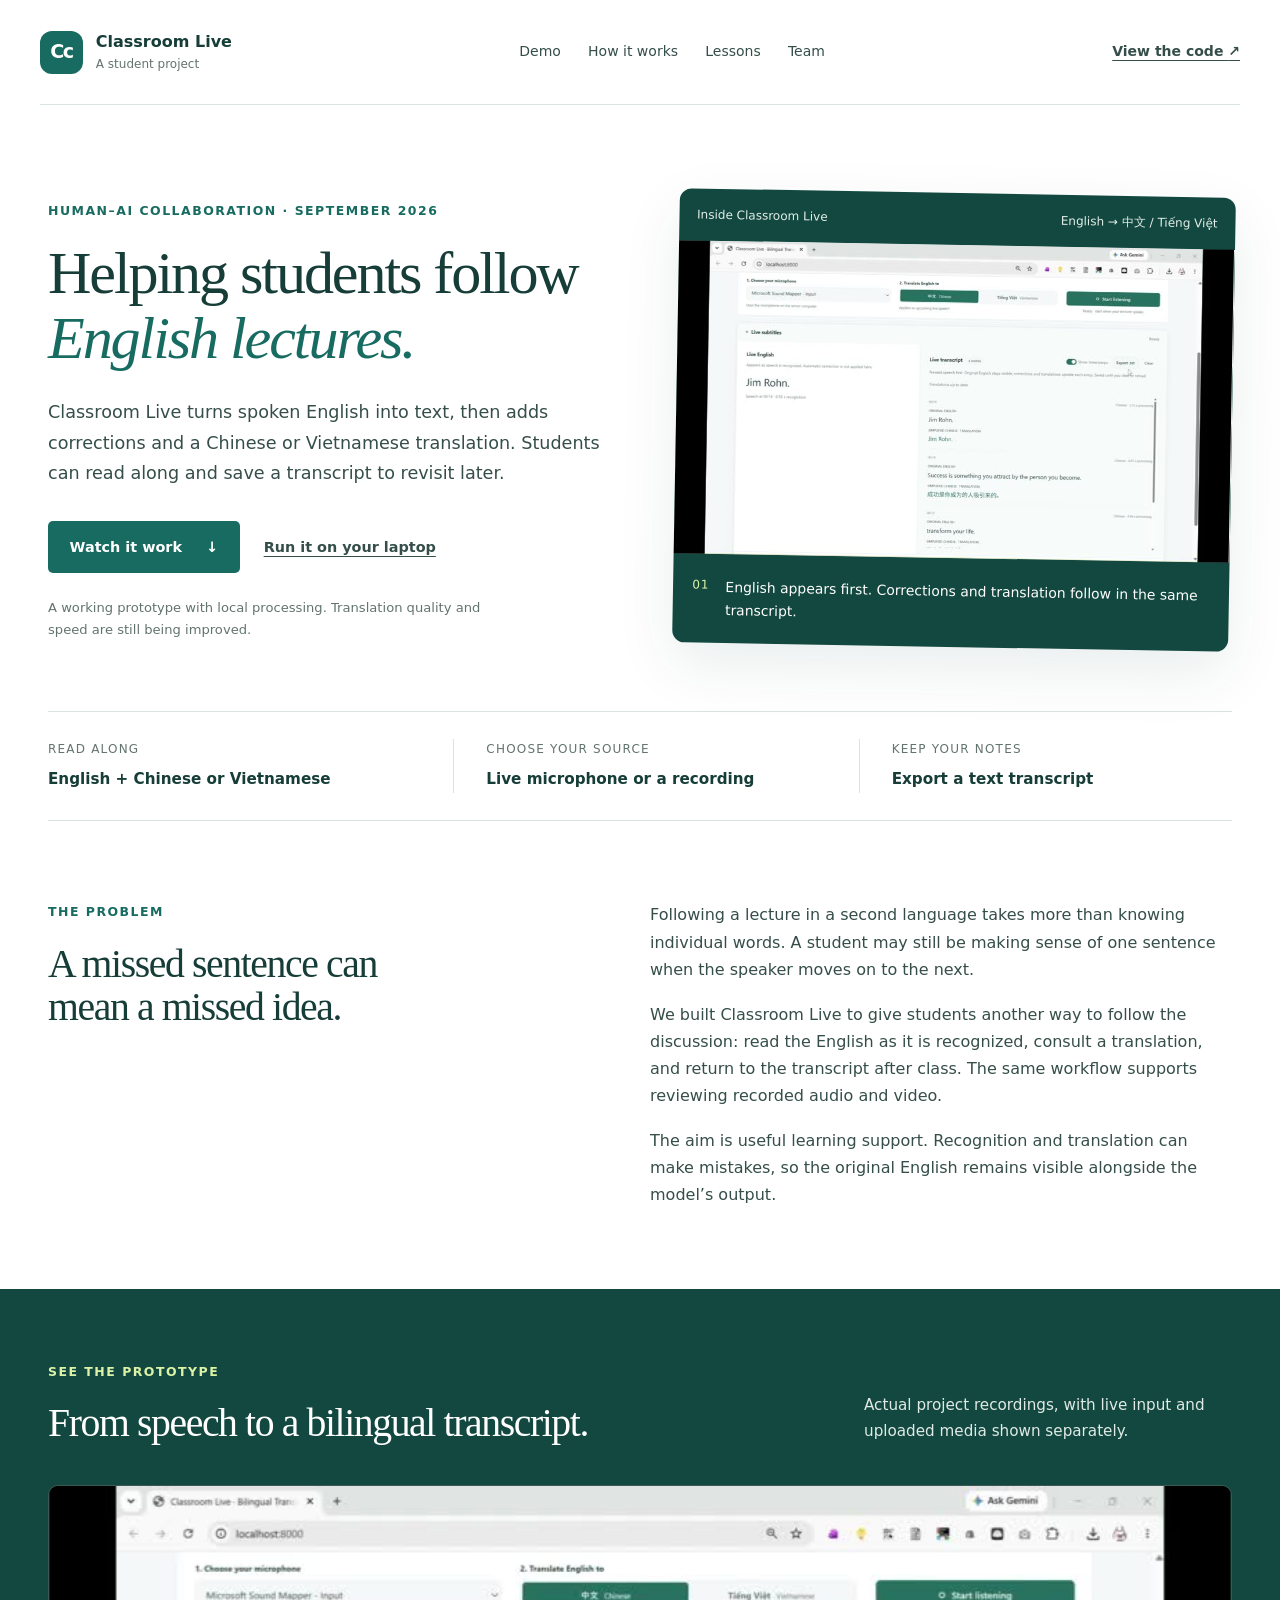
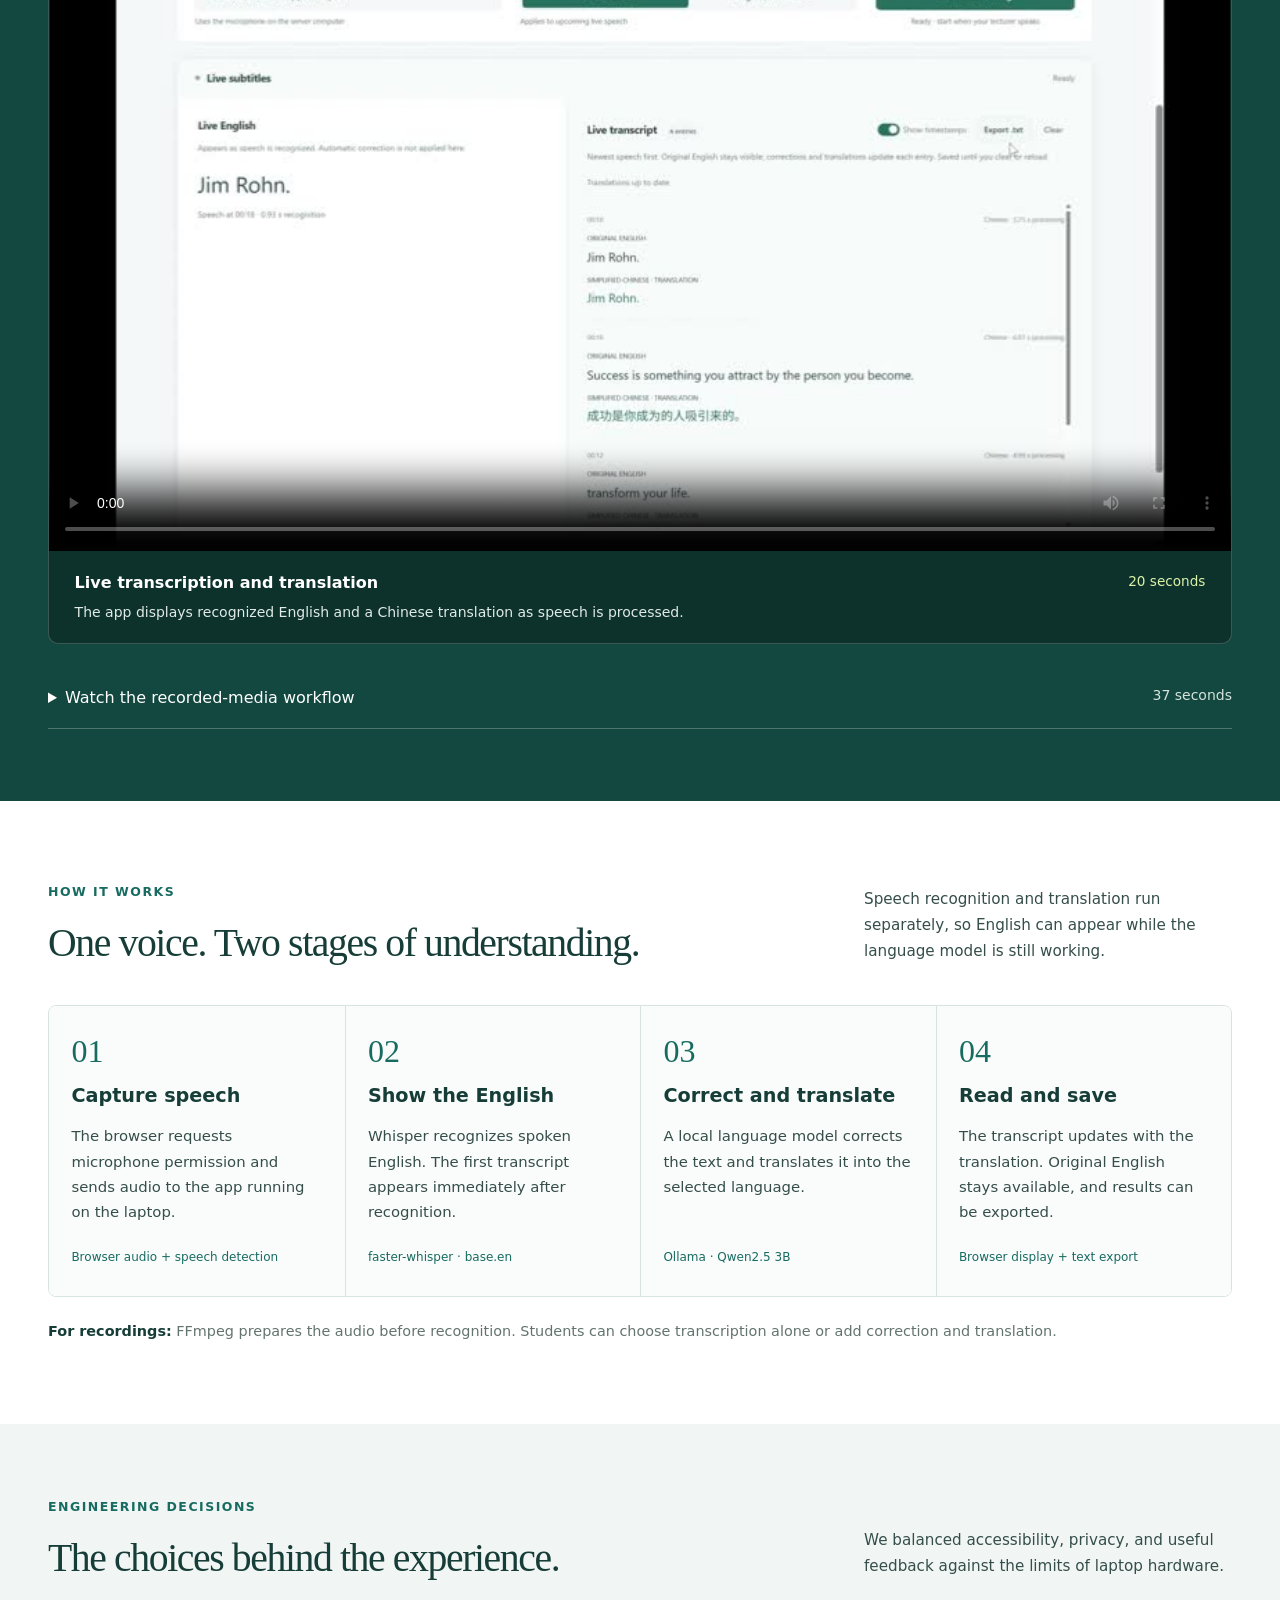
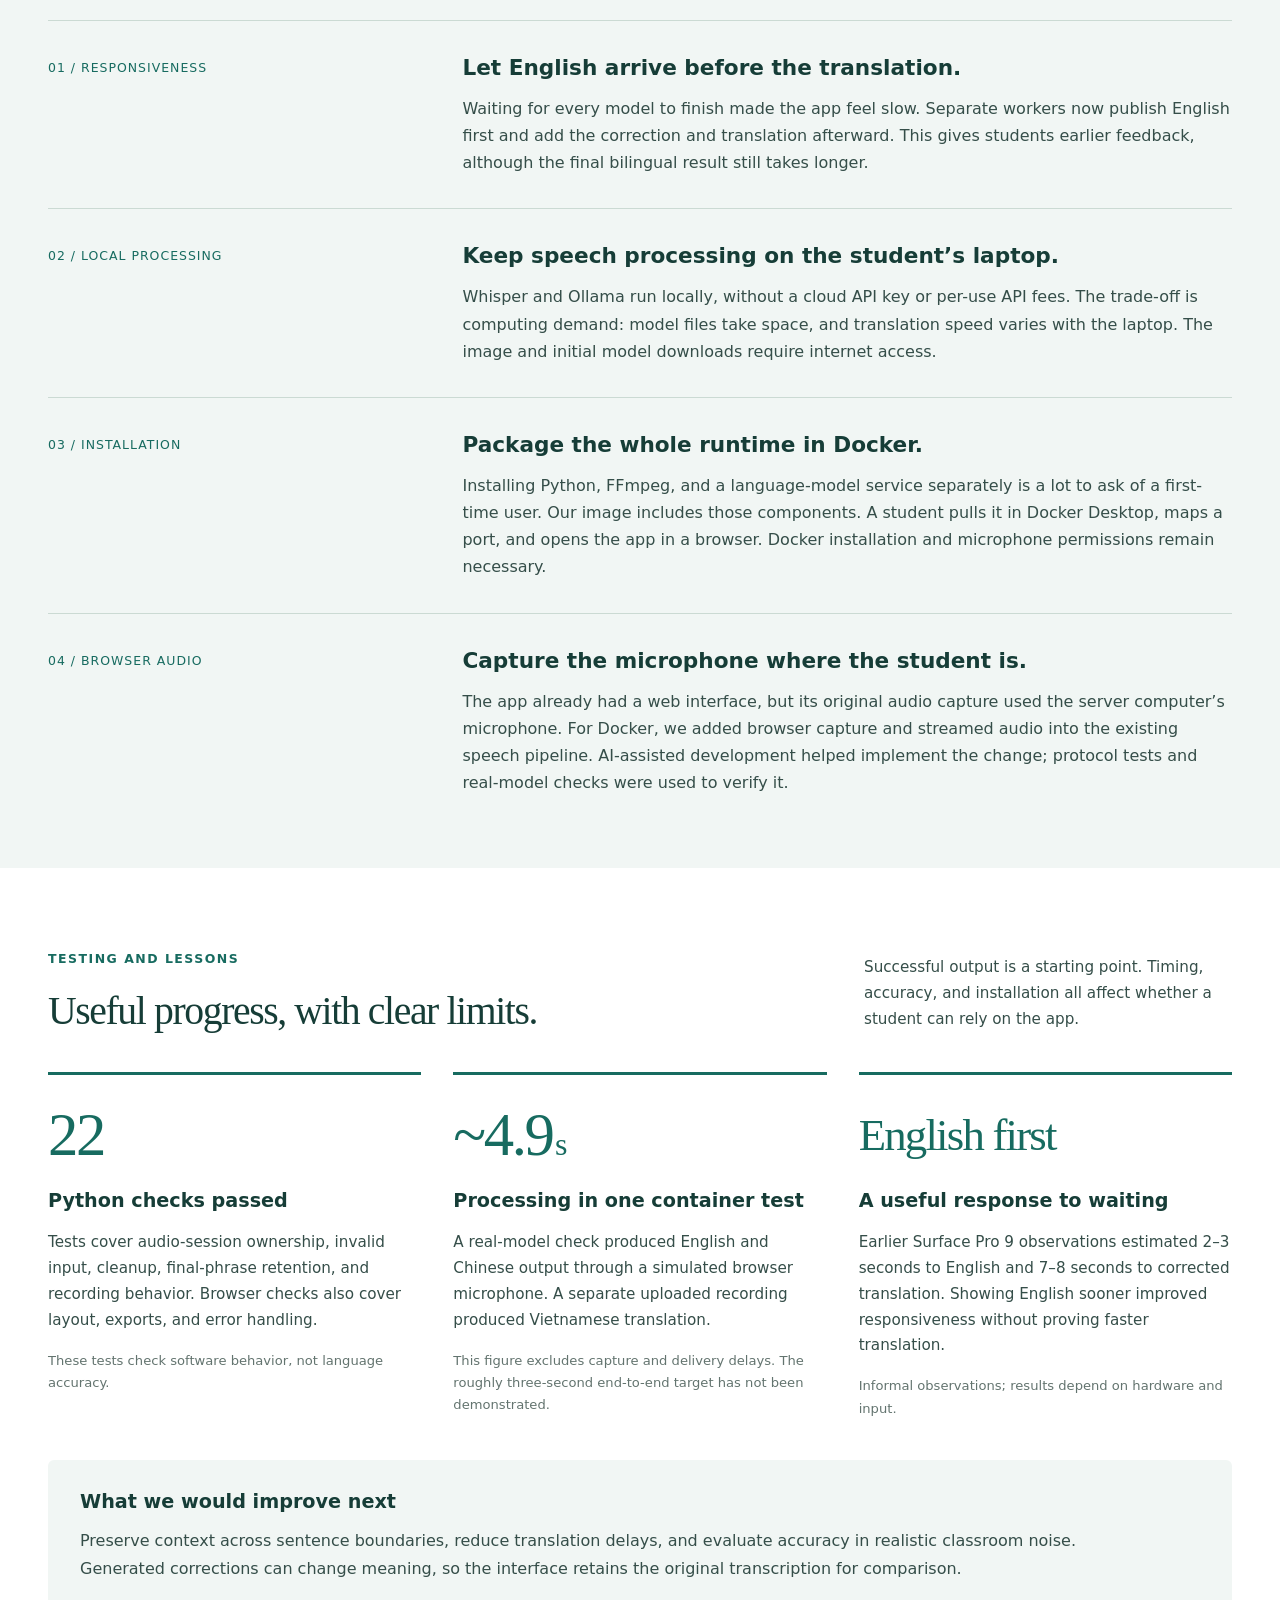
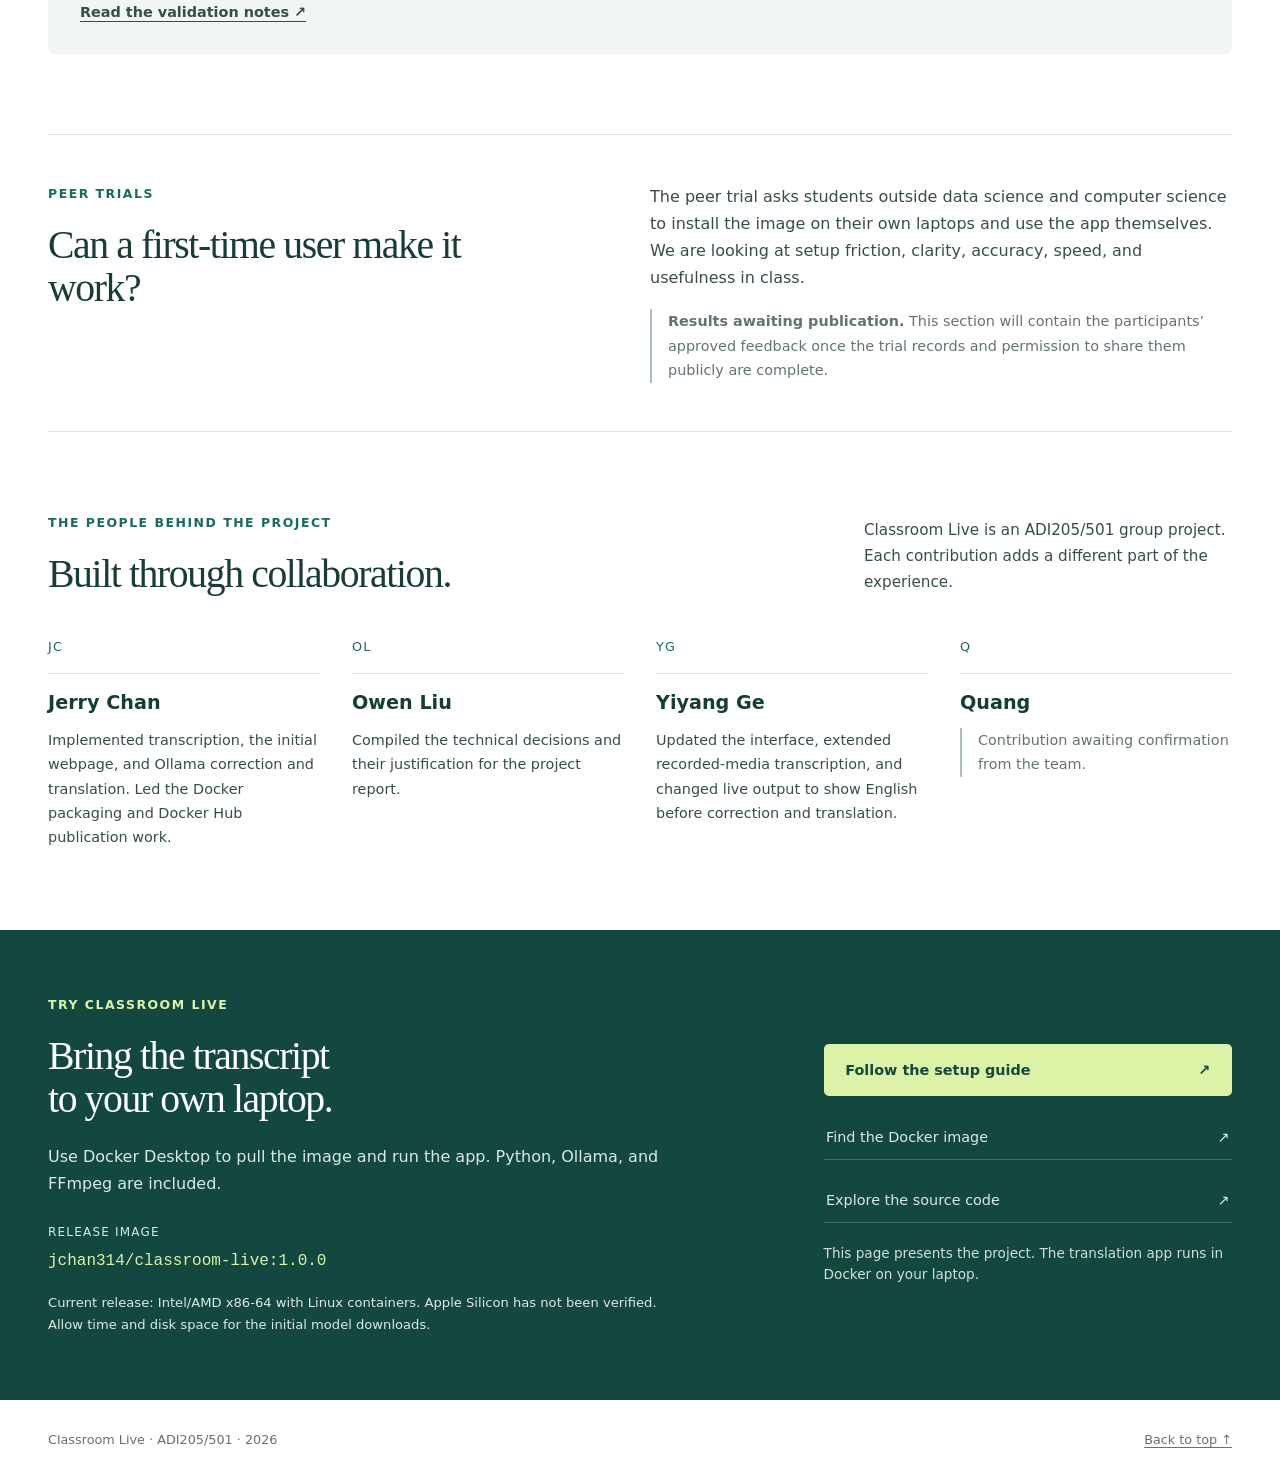
==== docs/index.html @ 17a860eb "Add Classroom Live portfolio page" ====
<!doctype html>
<html lang="en">
<head>
  <meta charset="utf-8">
  <meta name="viewport" content="width=device-width, initial-scale=1">
  <meta name="description" content="The story behind Classroom Live: local English transcription, correction, and Chinese or Vietnamese translation for students following lectures.">
  <meta name="theme-color" content="#12483f">
  <title>Classroom Live — A bilingual classroom project</title>
  <link rel="stylesheet" href="portfolio.css">
</head>
<body>
  <a class="skip-link" href="#main">Skip to the article</a>
  <header class="site-header">
    <a class="brand" href="#top" aria-label="Classroom Live, back to top"><span class="brand-mark" aria-hidden="true">Cc</span><span>Classroom Live<small>A student project</small></span></a>
    <nav aria-label="Page navigation">
      <a href="#demo">Demo</a><a href="#how-it-works">How it works</a><a href="#lessons">Lessons</a><a href="#team">Team</a>
    </nav>
    <a class="header-link" href="https://github.com/jerrychan54321-coder/live-transcription-group-project">View the code <span aria-hidden="true">↗</span></a>
  </header>

  <main id="main">
    <section class="hero page-width" id="top" aria-labelledby="hero-title">
      <div class="hero-copy">
        <p class="eyebrow">Human–AI collaboration · September 2026</p>
        <h1 id="hero-title">Helping students follow <em>English lectures.</em></h1>
        <p class="lead">Classroom Live turns spoken English into text, then adds corrections and a Chinese or Vietnamese translation. Students can read along and save a transcript to revisit later.</p>
        <div class="hero-actions"><a class="button primary" href="#demo">Watch it work <span aria-hidden="true">↓</span></a><a class="text-link" href="#try-it">Run it on your laptop</a></div>
        <p class="hero-note">A working prototype with local processing. Translation quality and speed are still being improved.</p>
      </div>
      <figure class="hero-figure">
        <div class="figure-toolbar"><span>Inside Classroom Live</span><span>English → 中文 / Tiếng Việt</span></div>
        <a href="#demo" aria-label="Go to the Classroom Live demonstration"><img src="assets/demo-poster.jpg" alt="A frame from the Classroom Live demonstration showing the app's bilingual transcript interface." width="852" height="480" fetchpriority="high"></a>
        <figcaption><span class="caption-index">01</span> English appears first. Corrections and translation follow in the same transcript.</figcaption>
      </figure>
    </section>

    <div class="feature-strip page-width" aria-label="Application features">
      <div><span class="feature-label">Read along</span><strong>English + Chinese or Vietnamese</strong></div>
      <div><span class="feature-label">Choose your source</span><strong>Live microphone or a recording</strong></div>
      <div><span class="feature-label">Keep your notes</span><strong>Export a text transcript</strong></div>
    </div>

    <section class="article-section page-width split-section" aria-labelledby="problem-title">
      <div><p class="eyebrow">The problem</p><h2 id="problem-title">A missed sentence can mean a missed idea.</h2></div>
      <div class="prose"><p>Following a lecture in a second language takes more than knowing individual words. A student may still be making sense of one sentence when the speaker moves on to the next.</p><p>We built Classroom Live to give students another way to follow the discussion: read the English as it is recognized, consult a translation, and return to the transcript after class. The same workflow supports reviewing recorded audio and video.</p><p>The aim is useful learning support. Recognition and translation can make mistakes, so the original English remains visible alongside the model’s output.</p></div>
    </section>

    <section class="demo-section" id="demo" aria-labelledby="demo-title">
      <div class="page-width">
        <div class="section-heading"><div><p class="eyebrow">See the prototype</p><h2 id="demo-title">From speech to a bilingual transcript.</h2></div><p>Actual project recordings, with live input and uploaded media shown separately.</p></div>
        <figure class="video-figure">
          <video controls playsinline preload="metadata" poster="assets/demo-poster.jpg" aria-label="Classroom Live live transcription and translation demonstration" aria-describedby="live-demo-description">
            <source src="assets/demo.mp4" type="video/mp4">
            <p>Your browser cannot play this video. <a href="assets/demo.mp4">Download the live demonstration.</a></p>
          </video>
          <figcaption><span><strong>Live transcription and translation</strong><span id="live-demo-description">The app displays recognized English and a Chinese translation as speech is processed.</span></span><span class="duration">20 seconds</span></figcaption>
        </figure>
        <details class="recording-demo"><summary>Watch the recorded-media workflow <span>37 seconds</span></summary><div class="recording-demo-body"><p>Upload an audio or video file, follow processing progress, and review the resulting transcript. Recording results have their own workspace.</p><video controls playsinline preload="none" aria-label="Classroom Live recorded-media demonstration"><source src="assets/recording-demo.mp4" type="video/mp4"><p><a href="assets/recording-demo.mp4">Download the recording demonstration.</a></p></video></div></details>
      </div>
    </section>

    <section class="article-section page-width" id="how-it-works" aria-labelledby="pipeline-title">
      <div class="section-heading"><div><p class="eyebrow">How it works</p><h2 id="pipeline-title">One voice. Two stages of understanding.</h2></div><p>Speech recognition and translation run separately, so English can appear while the language model is still working.</p></div>
      <ol class="pipeline" aria-label="Speech-to-translation pipeline">
        <li><span class="step-number">01</span><h3>Capture speech</h3><p>The browser requests microphone permission and sends audio to the app running on the laptop.</p><span class="technology">Browser audio + speech detection</span></li>
        <li><span class="step-number">02</span><h3>Show the English</h3><p>Whisper recognizes spoken English. The first transcript appears immediately after recognition.</p><span class="technology">faster-whisper · base.en</span></li>
        <li><span class="step-number">03</span><h3>Correct and translate</h3><p>A local language model corrects the text and translates it into the selected language.</p><span class="technology">Ollama · Qwen2.5 3B</span></li>
        <li><span class="step-number">04</span><h3>Read and save</h3><p>The transcript updates with the translation. Original English stays available, and results can be exported.</p><span class="technology">Browser display + text export</span></li>
      </ol>
      <p class="pipeline-note"><strong>For recordings:</strong> FFmpeg prepares the audio before recognition. Students can choose transcription alone or add correction and translation.</p>
    </section>

    <section class="decisions-section" id="decisions" aria-labelledby="decisions-title"><div class="page-width">
      <div class="section-heading"><div><p class="eyebrow">Engineering decisions</p><h2 id="decisions-title">The choices behind the experience.</h2></div><p>We balanced accessibility, privacy, and useful feedback against the limits of laptop hardware.</p></div>
      <div class="decision-list">
        <article><span class="decision-number">01 / Responsiveness</span><div><h3>Let English arrive before the translation.</h3><p>Waiting for every model to finish made the app feel slow. Separate workers now publish English first and add the correction and translation afterward. This gives students earlier feedback, although the final bilingual result still takes longer.</p></div></article>
        <article><span class="decision-number">02 / Local processing</span><div><h3>Keep speech processing on the student’s laptop.</h3><p>Whisper and Ollama run locally, without a cloud API key or per-use API fees. The trade-off is computing demand: model files take space, and translation speed varies with the laptop. The image and initial model downloads require internet access.</p></div></article>
        <article><span class="decision-number">03 / Installation</span><div><h3>Package the whole runtime in Docker.</h3><p>Installing Python, FFmpeg, and a language-model service separately is a lot to ask of a first-time user. Our image includes those components. A student pulls it in Docker Desktop, maps a port, and opens the app in a browser. Docker installation and microphone permissions remain necessary.</p></div></article>
        <article><span class="decision-number">04 / Browser audio</span><div><h3>Capture the microphone where the student is.</h3><p>The app already had a web interface, but its original audio capture used the server computer’s microphone. For Docker, we added browser capture and streamed audio into the existing speech pipeline. AI-assisted development helped implement the change; protocol tests and real-model checks were used to verify it.</p></div></article>
      </div>
    </div></section>

    <section class="article-section page-width" id="lessons" aria-labelledby="lessons-title">
      <div class="section-heading"><div><p class="eyebrow">Testing and lessons</p><h2 id="lessons-title">Useful progress, with clear limits.</h2></div><p>Successful output is a starting point. Timing, accuracy, and installation all affect whether a student can rely on the app.</p></div>
      <div class="evidence-grid">
        <article class="evidence-card"><p class="metric">22</p><h3>Python checks passed</h3><p>Tests cover audio-session ownership, invalid input, cleanup, final-phrase retention, and recording behavior. Browser checks also cover layout, exports, and error handling.</p><p class="evidence-note">These tests check software behavior, not language accuracy.</p></article>
        <article class="evidence-card"><p class="metric">~4.9<span>s</span></p><h3>Processing in one container test</h3><p>A real-model check produced English and Chinese output through a simulated browser microphone. A separate uploaded recording produced Vietnamese translation.</p><p class="evidence-note">This figure excludes capture and delivery delays. The roughly three-second end-to-end target has not been demonstrated.</p></article>
        <article class="evidence-card"><p class="metric metric-text">English first</p><h3>A useful response to waiting</h3><p>Earlier Surface Pro 9 observations estimated 2–3 seconds to English and 7–8 seconds to corrected translation. Showing English sooner improved responsiveness without proving faster translation.</p><p class="evidence-note">Informal observations; results depend on hardware and input.</p></article>
      </div>
      <div class="limitations"><h3>What we would improve next</h3><p>Preserve context across sentence boundaries, reduce translation delays, and evaluate accuracy in realistic classroom noise. Generated corrections can change meaning, so the interface retains the original transcription for comparison.</p><a class="text-link" href="https://github.com/jerrychan54321-coder/live-transcription-group-project/blob/main/docs/docker-validation.md">Read the validation notes <span aria-hidden="true">↗</span></a></div>
    </section>

    <!-- EDITORIAL: Replace this status with consented findings from all three peer trials. Do not invent quotes. -->
    <section class="peer-section page-width" id="peer-feedback" aria-labelledby="peer-title">
      <div><p class="eyebrow">Peer trials</p><h2 id="peer-title">Can a first-time user make it work?</h2></div>
      <div class="prose"><p>The peer trial asks students outside data science and computer science to install the image on their own laptops and use the app themselves. We are looking at setup friction, clarity, accuracy, speed, and usefulness in class.</p><p class="pending-note"><strong>Results awaiting publication.</strong> This section will contain the participants’ approved feedback once the trial records and permission to share them publicly are complete.</p></div>
    </section>

    <section class="article-section page-width" id="team" aria-labelledby="team-title">
      <div class="section-heading"><div><p class="eyebrow">The people behind the project</p><h2 id="team-title">Built through collaboration.</h2></div><p>Classroom Live is an ADI205/501 group project. Each contribution adds a different part of the experience.</p></div>
      <div class="team-grid">
        <article><span class="team-initials" aria-hidden="true">JC</span><h3>Jerry Chan</h3><p>Implemented transcription, the initial webpage, and Ollama correction and translation. Led the Docker packaging and Docker Hub publication work.</p></article>
        <article><span class="team-initials" aria-hidden="true">OL</span><h3>Owen Liu</h3><p>Compiled the technical decisions and their justification for the project report.</p></article>
        <article><span class="team-initials" aria-hidden="true">YG</span><h3>Yiyang Ge</h3><p>Updated the interface, extended recorded-media transcription, and changed live output to show English before correction and translation.</p></article>
        <!-- EDITORIAL: Replace with Quang's confirmed contribution before publication. -->
        <article><span class="team-initials" aria-hidden="true">Q</span><h3>Quang</h3><p class="pending-note">Contribution awaiting confirmation from the team.</p></article>
      </div>
    </section>

    <section class="try-section" id="try-it" aria-labelledby="try-title"><div class="page-width try-inner">
      <div><p class="eyebrow">Try Classroom Live</p><h2 id="try-title">Bring the transcript<br>to your own laptop.</h2><p>Use Docker Desktop to pull the image and run the app. Python, Ollama, and FFmpeg are included.</p><p class="release-label">Release image</p><code class="image-name">jchan314/classroom-live:1.0.0</code><p class="compatibility">Current release: Intel/AMD x86-64 with Linux containers. Apple Silicon has not been verified. Allow time and disk space for the initial model downloads.</p></div>
      <div class="try-links"><a class="button light" href="https://github.com/jerrychan54321-coder/live-transcription-group-project/blob/main/SETUP.md">Follow the setup guide <span aria-hidden="true">↗</span></a><a href="https://hub.docker.com/r/jchan314/classroom-live">Find the Docker image <span aria-hidden="true">↗</span></a><a href="https://github.com/jerrychan54321-coder/live-transcription-group-project">Explore the source code <span aria-hidden="true">↗</span></a><p>This page presents the project. The translation app runs in Docker on your laptop.</p></div>
    </div></section>
  </main>
  <footer class="page-width"><span>Classroom Live · ADI205/501 · 2026</span><a href="#top">Back to top ↑</a></footer>
</body>
</html>
---- docs/portfolio.css ----
:root {
  --ink:#163d37;
  --body:#354e49;
  --muted:#63746f;
  --green:#176b60;
  --deep:#12483f;
  --paper:#fff;
  --wash:#f1f6f4;
  --line:#d8e4df;
  --accent:#dcf2a7;
  --serif:Georgia,'Times New Roman',serif;
  --sans:system-ui,-apple-system,BlinkMacSystemFont,'Segoe UI',sans-serif;
}

* {
  box-sizing:border-box;
}

html {
  scroll-behavior:smooth;
  scroll-padding-top:2rem;
}

body {
  margin:0;
  background:var(--paper);
  font-family:var(--sans);
  color:var(--body);
  font-size:1rem;
  line-height:1.7;
}

a {
  color:inherit;
  text-underline-offset:.25em;
}

a:hover {
  color:var(--green);
}

button,a,summary {
  touch-action:manipulation;
}

a:focus-visible,summary:focus-visible,video:focus-visible {
  outline:3px solid #9c5e12;
  outline-offset:5px;
}

img,video {
  display:block;
  max-width:100%;
  height:auto;
}

figure,p,ol {
  margin:0;
}

h1,h2,h3 {
  color:var(--ink);
  margin:0;
  font-weight:500;
}

h1,h2 {
  font-family:var(--serif);
  line-height:1.08;
  letter-spacing:-.035em;
}

h1 {
  font-size:clamp(2.8rem,4.7vw,4.8rem);
}

h1 em {
  font-weight:400;
  color:var(--green);
}

h2 {
  font-size:clamp(2rem,3.1vw,3.25rem);
}

h3 {
  font-size:1.2rem;
  line-height:1.35;
  font-weight:650;
}

.page-width {
  width:min(1200px,calc(100% - 6rem));
  margin-inline:auto;
}

.eyebrow {
  text-transform:uppercase;
  letter-spacing:.12em;
  font-size:.78rem;
  font-weight:700;
  color:var(--green);
  margin-bottom:1.25rem;
}

.skip-link {
  position:absolute;
  top:-100px;
  left:1rem;
  padding:.6rem 1rem;
  background:white;
  z-index:5;
}

.skip-link:focus {
  top:1rem;
}

.site-header {
  width:min(1320px,calc(100% - 5rem));
  margin:auto;
  min-height:105px;
  display:flex;
  align-items:center;
  justify-content:space-between;
  gap:2rem;
  border-bottom:1px solid var(--line);
}

.brand {
  display:flex;
  align-items:center;
  gap:.8rem;
  font-weight:750;
  text-decoration:none;
  line-height:1.3;
  color:var(--ink);
}

.brand-mark {
  display:grid;
  place-items:center;
  background:var(--green);
  color:white;
  font-size:1.2rem;
  letter-spacing:-.08em;
  width:43px;
  height:43px;
  border-radius:12px;
}

.brand small {
  display:block;
  color:var(--muted);
  font-size:.75rem;
  font-weight:400;
  margin-top:.25rem;
}

.site-header nav {
  display:flex;
  gap:1.7rem;
  font-size:.875rem;
}

.site-header nav a {
  text-decoration:none;
}

.header-link {
  font-size:.875rem;
  font-weight:600;
  white-space:nowrap;
}

.hero {
  display:grid;
  grid-template-columns:1.03fr 1fr;
  align-items:center;
  gap:3.5rem;
  padding-block:5.5rem 4rem;
}

.lead {
  font-size:1.1rem;
  line-height:1.75;
  margin-top:1.6rem;
  max-width:37rem;
}

.hero-actions {
  display:flex;
  align-items:center;
  gap:1.5rem;
  flex-wrap:wrap;
  margin-top:2rem;
}

.button {
  display:inline-flex;
  align-items:center;
  justify-content:space-between;
  gap:1.5rem;
  padding:.85rem 1.35rem;
  border-radius:5px;
  text-decoration:none;
  font-size:.9rem;
  font-weight:650;
  min-height:48px;
}

.primary {
  background:var(--green);
  color:white;
}

.primary:hover {
  background:var(--deep);
  color:white;
}

.text-link {
  font-size:.9rem;
  font-weight:600;
}

.hero-note {
  margin-top:1.5rem;
  font-size:.82rem;
  line-height:1.65;
  color:var(--muted);
  max-width:29rem;
}

.hero-figure {
  background:var(--deep);
  color:white;
  border-radius:12px;
  overflow:hidden;
  box-shadow:0 22px 60px #103e3716;
  transform:rotate(1deg);
}

.figure-toolbar {
  padding:1rem 1.1rem;
  display:flex;
  justify-content:space-between;
  gap:.5rem;
  font-size:.75rem;
  color:#e2eee9;
}

.hero-figure img {
  width:100%;
  aspect-ratio:16/9;
  object-fit:contain;
  background:#e9efec;
}

.hero-figure figcaption {
  display:flex;
  align-items:start;
  gap:1rem;
  padding:1.4rem 1.2rem;
  font-size:.87rem;
  line-height:1.6;
}

.caption-index {
  color:var(--accent);
  font-size:.75rem;
  letter-spacing:.08em;
}

.feature-strip {
  display:grid;
  grid-template-columns:repeat(3,1fr);
  border-top:1px solid var(--line);
  border-bottom:1px solid var(--line);
  padding:1.7rem 0;
  gap:2rem;
}

.feature-strip>div+div {
  border-left:1px solid var(--line);
  padding-left:2rem;
}

.feature-label {
  display:block;
  font-size:.75rem;
  color:var(--muted);
  text-transform:uppercase;
  letter-spacing:.1em;
  margin-bottom:.35rem;
}

.feature-strip strong {
  font-size:.95rem;
  color:var(--ink);
  font-weight:600;
}

.article-section {
  padding-block:5rem;
}

.split-section {
  display:grid;
  grid-template-columns:1fr 1.15fr;
  gap:6rem;
}

.split-section h2 {
  max-width:25rem;
}

.prose p+p {
  margin-top:1.1rem;
}

.section-heading {
  display:flex;
  justify-content:space-between;
  align-items:end;
  gap:3rem;
  margin-bottom:2.5rem;
}

.section-heading>div {
  max-width:42rem;
}

.section-heading>p {
  max-width:23rem;
  font-size:.95rem;
}

.demo-section {
  background:var(--deep);
  padding-block:4.5rem;
  color:#e0eae6;
}

.demo-section .eyebrow {
  color:var(--accent);
}

.demo-section h2 {
  color:white;
}

.video-figure {
  border:1px solid #ffffff30;
  border-radius:10px;
  overflow:hidden;
  background:#0d322c;
}

.video-figure video {
  width:100%;
  aspect-ratio:16/9;
  background:#0a2621;
}

.video-figure figcaption {
  display:flex;
  justify-content:space-between;
  gap:2rem;
  padding:1.3rem 1.6rem;
  line-height:1.5;
}

.video-figure figcaption strong {
  display:block;
  color:white;
  font-weight:600;
}

.video-figure figcaption span span {
  display:block;
  font-size:.875rem;
  margin-top:.4rem;
  max-width:48rem;
}

.duration {
  white-space:nowrap;
  font-size:.85rem;
  color:var(--accent);
}

.recording-demo {
  margin-top:1.5rem;
  border-bottom:1px solid #ffffff40;
}

.recording-demo summary {
  cursor:pointer;
  padding:1rem 0;
  color:white;
  font-weight:500;
}

.recording-demo summary span {
  float:right;
  font-size:.875rem;
  font-weight:400;
  color:#d6e3dd;
}

.recording-demo-body {
  padding:1rem 0 2rem;
}

.recording-demo-body p {
  margin-bottom:1.3rem;
}

.recording-demo video {
  width:100%;
  background:#0a2621;
}

.pipeline {
  display:grid;
  grid-template-columns:repeat(4,1fr);
  list-style:none;
  padding:0;
  border:1px solid var(--line);
  border-radius:8px;
  overflow:hidden;
}

.pipeline li {
  padding:1.8rem 1.4rem;
  display:flex;
  flex-direction:column;
  background:#fafcfb;
}

.pipeline li+li {
  border-left:1px solid var(--line);
}

.step-number {
  font-family:var(--serif);
  font-size:2rem;
  color:var(--green);
  margin-bottom:1rem;
  line-height:1;
}

.pipeline h3 {
  margin-bottom:1rem;
}

.pipeline p {
  font-size:.93rem;
  margin-bottom:1.4rem;
}

.technology {
  margin-top:auto;
  font-size:.75rem;
  color:var(--green);
  line-height:1.6;
}

.pipeline-note {
  margin-top:1.4rem;
  font-size:.9rem;
  color:var(--muted);
}

.pipeline-note strong {
  color:var(--ink);
}

.decisions-section {
  background:var(--wash);
  padding-block:4.5rem;
}

.decision-list article {
  display:grid;
  grid-template-columns:1fr 2.1fr;
  gap:3rem;
  border-top:1px solid #cbdad3;
  padding-block:2rem;
}

.decision-list article:last-child {
  padding-bottom:0;
}

.decision-number {
  font-size:.78rem;
  text-transform:uppercase;
  letter-spacing:.08em;
  color:var(--green);
  padding-top:.25rem;
}

.decision-list h3 {
  font-size:1.35rem;
  margin-bottom:.8rem;
}

.decision-list p {
  max-width:48rem;
}

.evidence-grid {
  display:grid;
  grid-template-columns:repeat(3,1fr);
  gap:2rem;
}

.evidence-card {
  border-top:3px solid var(--green);
  padding-top:1.5rem;
}

.metric {
  font-family:var(--serif);
  font-size:3.8rem;
  line-height:1.2;
  color:var(--green);
  margin-bottom:1rem;
  letter-spacing:-.04em;
}

.metric span {
  font-size:2rem;
  margin-left:.15rem;
}

.metric-text {
  font-size:2.8rem;
  min-height:4.55rem;
  display:flex;
  align-items:center;
}

.evidence-card h3 {
  margin-bottom:1rem;
}

.evidence-card>p:not(.metric) {
  font-size:.95rem;
}

.evidence-card .evidence-note {
  margin-top:1rem;
  color:var(--muted);
  font-size:.82rem!important;
}

.limitations {
  margin-top:2.5rem;
  padding:1.8rem 2rem;
  background:var(--wash);
  border-radius:6px;
}

.limitations p {
  margin-block:.8rem 1rem;
  max-width:65rem;
}

.peer-section {
  border-top:1px solid var(--line);
  border-bottom:1px solid var(--line);
  display:grid;
  grid-template-columns:1fr 1.15fr;
  gap:6rem;
  padding-block:3rem;
}

.pending-note {
  font-size:.9rem;
  color:var(--muted);
  border-left:2px solid #a8bdb3;
  padding-left:1rem;
}

.team-grid {
  display:grid;
  grid-template-columns:repeat(4,1fr);
  gap:2rem;
}

.team-initials {
  display:block;
  color:var(--green);
  font-size:.8rem;
  letter-spacing:.1em;
  border-bottom:1px solid var(--line);
  padding-bottom:1rem;
  margin-bottom:1rem;
}

.team-grid h3 {
  margin-bottom:.7rem;
}

.team-grid p {
  font-size:.9rem;
}

.try-section {
  background:var(--deep);
  color:#dce9e3;
  padding-block:4rem;
}

.try-inner {
  display:grid;
  grid-template-columns:1.3fr .8fr;
  gap:7rem;
  align-items:center;
}

.try-section .eyebrow {
  color:var(--accent);
}

.try-section h2 {
  color:white;
  margin-bottom:1.4rem;
}

.try-inner>div>p:not(.eyebrow) {
  max-width:40rem;
}

.release-label {
  font-size:.75rem;
  text-transform:uppercase;
  letter-spacing:.1em;
  margin-top:1.5rem;
}

.image-name {
  display:inline-block;
  color:var(--accent);
  font-size:1rem;
  margin-top:.4rem;
  overflow-wrap:anywhere;
}

.compatibility {
  font-size:.82rem;
  margin-top:1rem;
  line-height:1.7;
}

.try-links {
  display:flex;
  flex-direction:column;
  gap:1.2rem;
}

.try-links>a {
  display:flex;
  justify-content:space-between;
  align-items:center;
  gap:1rem;
  font-size:.9rem;
}

.try-links>a:not(.button) {
  padding:.6rem .15rem;
  border-bottom:1px solid #ffffff35;
  text-decoration:none;
}

.try-links>a:hover {
  color:var(--accent);
}

.try-links .light {
  background:var(--accent);
  color:var(--deep);
}

.try-links .light:hover {
  background:white;
  color:var(--deep);
}

.try-links p {
  font-size:.85rem;
  color:#d0e1d8;
  line-height:1.6;
}

footer {
  display:flex;
  justify-content:space-between;
  gap:1rem;
  padding-block:1.8rem;
  font-size:.8rem;
  color:var(--muted);
}

@media(min-width:1500px) {
  .hero {
    gap:5rem;
  }
}

@media(max-width:1050px) {
  .site-header {
    width:calc(100% - 3rem);
    gap:1.2rem;
  }
  .site-header nav {
    gap:1rem;
  }
  .page-width {
    width:calc(100% - 3rem);
  }
  .hero {
    gap:2rem;
    padding-top:4rem;
  }
  .hero-actions {
    gap:1rem;
  }
  .figure-toolbar {
    flex-wrap:wrap;
  }
  .split-section,.peer-section {
    gap:3rem;
  }
  .section-heading {
    gap:2rem;
  }
  .pipeline {
    grid-template-columns:repeat(2,1fr);
  }
  .pipeline li:nth-child(3) {
    border-left:0;
  }
  .pipeline li:nth-child(n+3) {
    border-top:1px solid var(--line);
  }
  .team-grid {
    grid-template-columns:repeat(2,1fr);
  }
  .try-inner {
    gap:3rem;
  }
  .metric-text {
    font-size:2.35rem;
  }
}

@media(max-width:720px) {
  .site-header {
    flex-wrap:wrap;
    gap:1rem;
    padding-block:1rem;
    min-height:0;
  }
  .site-header nav {
    order:3;
    width:100%;
    justify-content:space-between;
    padding-top:.5rem;
  }
  .header-link {
    font-size:.8rem;
  }
  .brand small {
    font-size:.75rem;
  }
  .hero {
    grid-template-columns:1fr;
    padding-block:3rem;
    gap:2.5rem;
  }
  .hero-copy {
    max-width:36rem;
  }
  .hero h1 {
    max-width:12ch;
    font-size:clamp(2.8rem,10vw,4rem);
  }
  .hero-figure {
    transform:none;
  }
  .feature-strip {
    grid-template-columns:1fr;
    gap:1rem;
    padding-block:1.4rem;
  }
  .feature-strip>div+div {
    border-left:0;
    padding-left:0;
    padding-top:1rem;
    border-top:1px solid var(--line);
  }
  .feature-label {
    margin-bottom:.15rem;
  }
  .article-section {
    padding-block:3rem;
  }
  .split-section,.peer-section {
    grid-template-columns:1fr;
    gap:1.4rem;
  }
  .section-heading {
    display:block;
    margin-bottom:1.8rem;
  }
  .section-heading>p {
    max-width:none;
    margin-top:1.3rem;
  }
  .demo-section,.decisions-section {
    padding-block:3rem;
  }
  .video-figure figcaption {
    padding:1rem;
    gap:1rem;
    flex-wrap:wrap;
  }
  .recording-demo summary {
    font-size:.9rem;
  }
  .recording-demo summary span {
    float:none;
    display:block;
    margin-left:1rem;
  }
  .decision-list article {
    grid-template-columns:1fr;
    gap:.8rem;
    padding-block:1.5rem;
  }
  .decision-list h3 {
    font-size:1.2rem;
  }
  .evidence-grid {
    grid-template-columns:1fr;
    gap:2rem;
  }
  .metric {
    font-size:3.2rem;
  }
  .metric-text {
    font-size:2.4rem;
    min-height:0;
  }
  .limitations {
    padding:1.5rem;
  }
  .team-grid {
    gap:2rem 1.5rem;
  }
  .try-inner {
    grid-template-columns:1fr;
    gap:2rem;
  }
  .try-section {
    padding-block:3rem;
  }
  .peer-section {
    padding-block:2.5rem;
  }
  footer {
    flex-wrap:wrap;
  }
}

@media(max-width:420px) {
  .page-width,.site-header {
    width:calc(100% - 2rem);
  }
  .site-header nav {
    gap:.5rem;
    font-size:.8rem;
  }
  .pipeline {
    grid-template-columns:1fr;
  }
  .pipeline li+li {
    border-left:0;
    border-top:1px solid var(--line);
  }
  .team-grid {
    grid-template-columns:1fr;
  }
  .hero-actions {
    align-items:flex-start;
    flex-direction:column;
  }
  .lead {
    font-size:1rem;
  }
  .header-link {
    max-width:6rem;
    white-space:normal;
    text-align:right;
  }
}

@media(prefers-reduced-motion:reduce) {
  html {
    scroll-behavior:auto;
  }
}
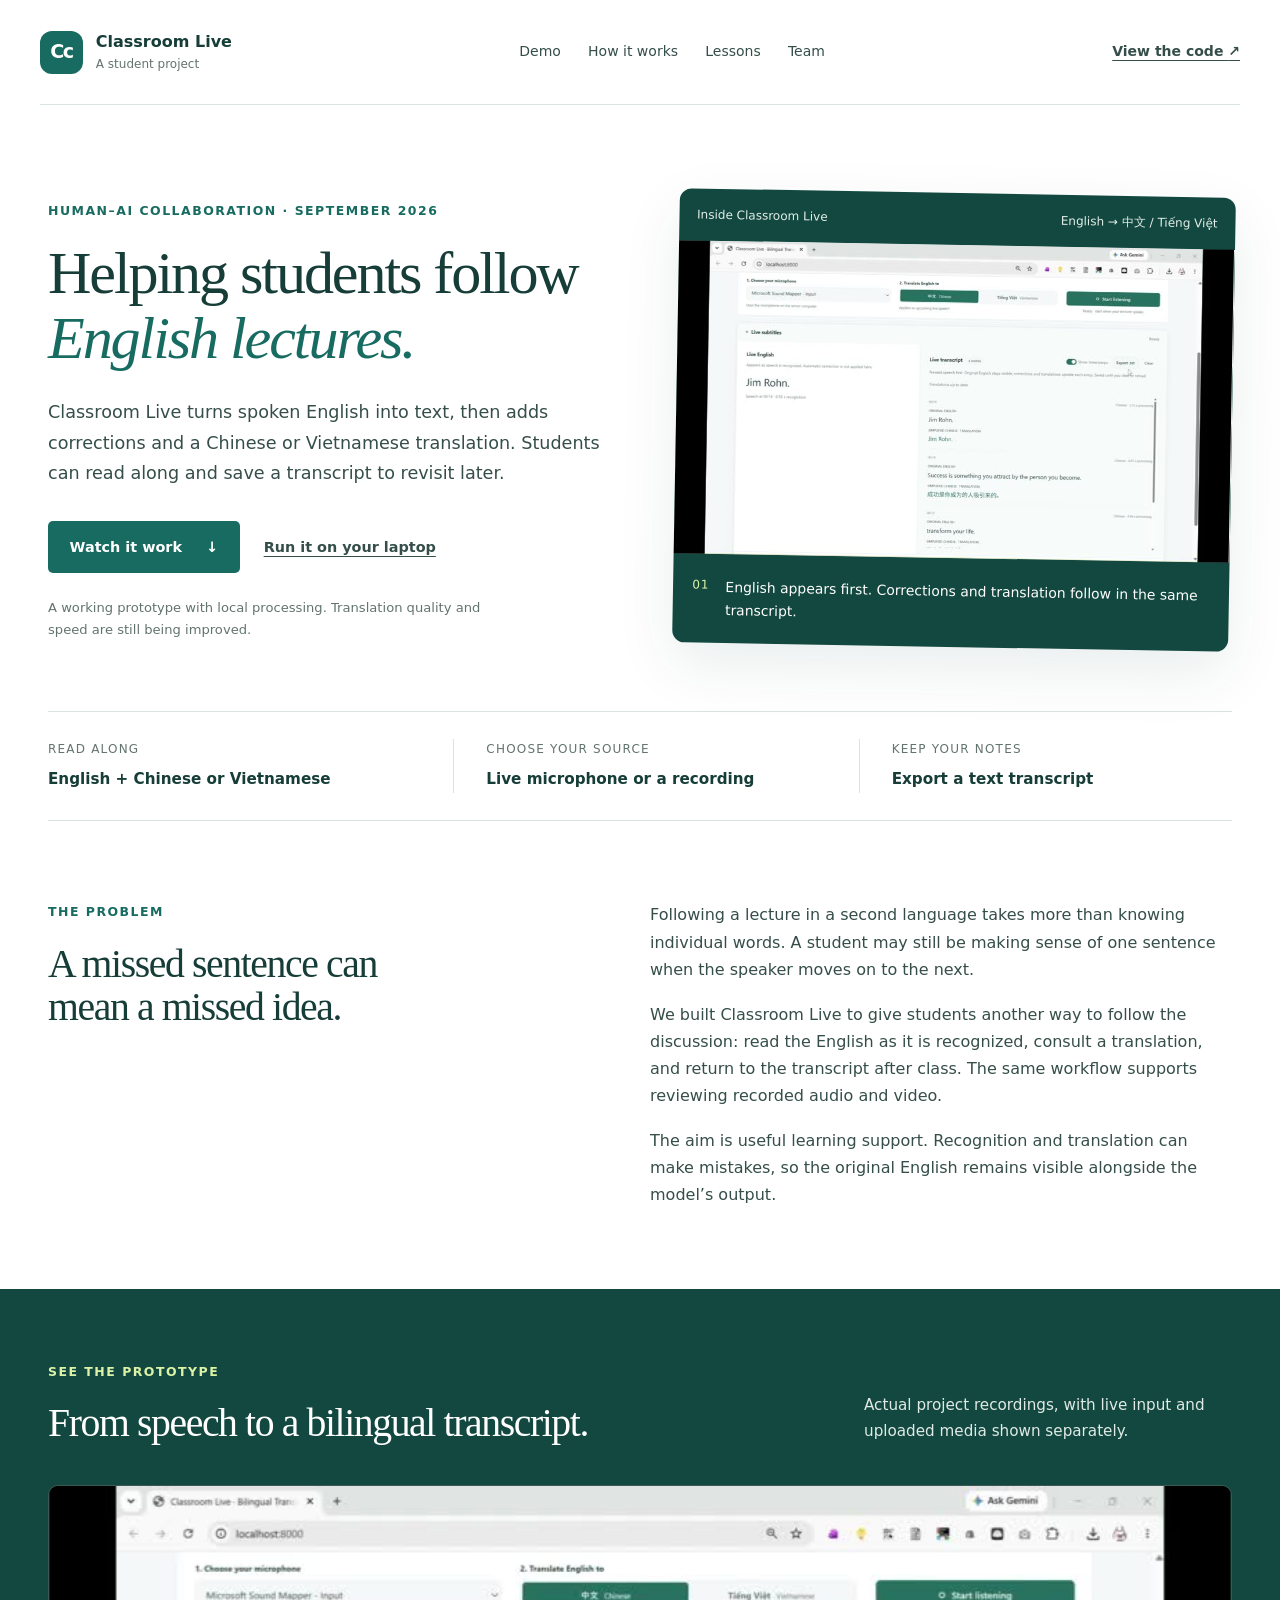
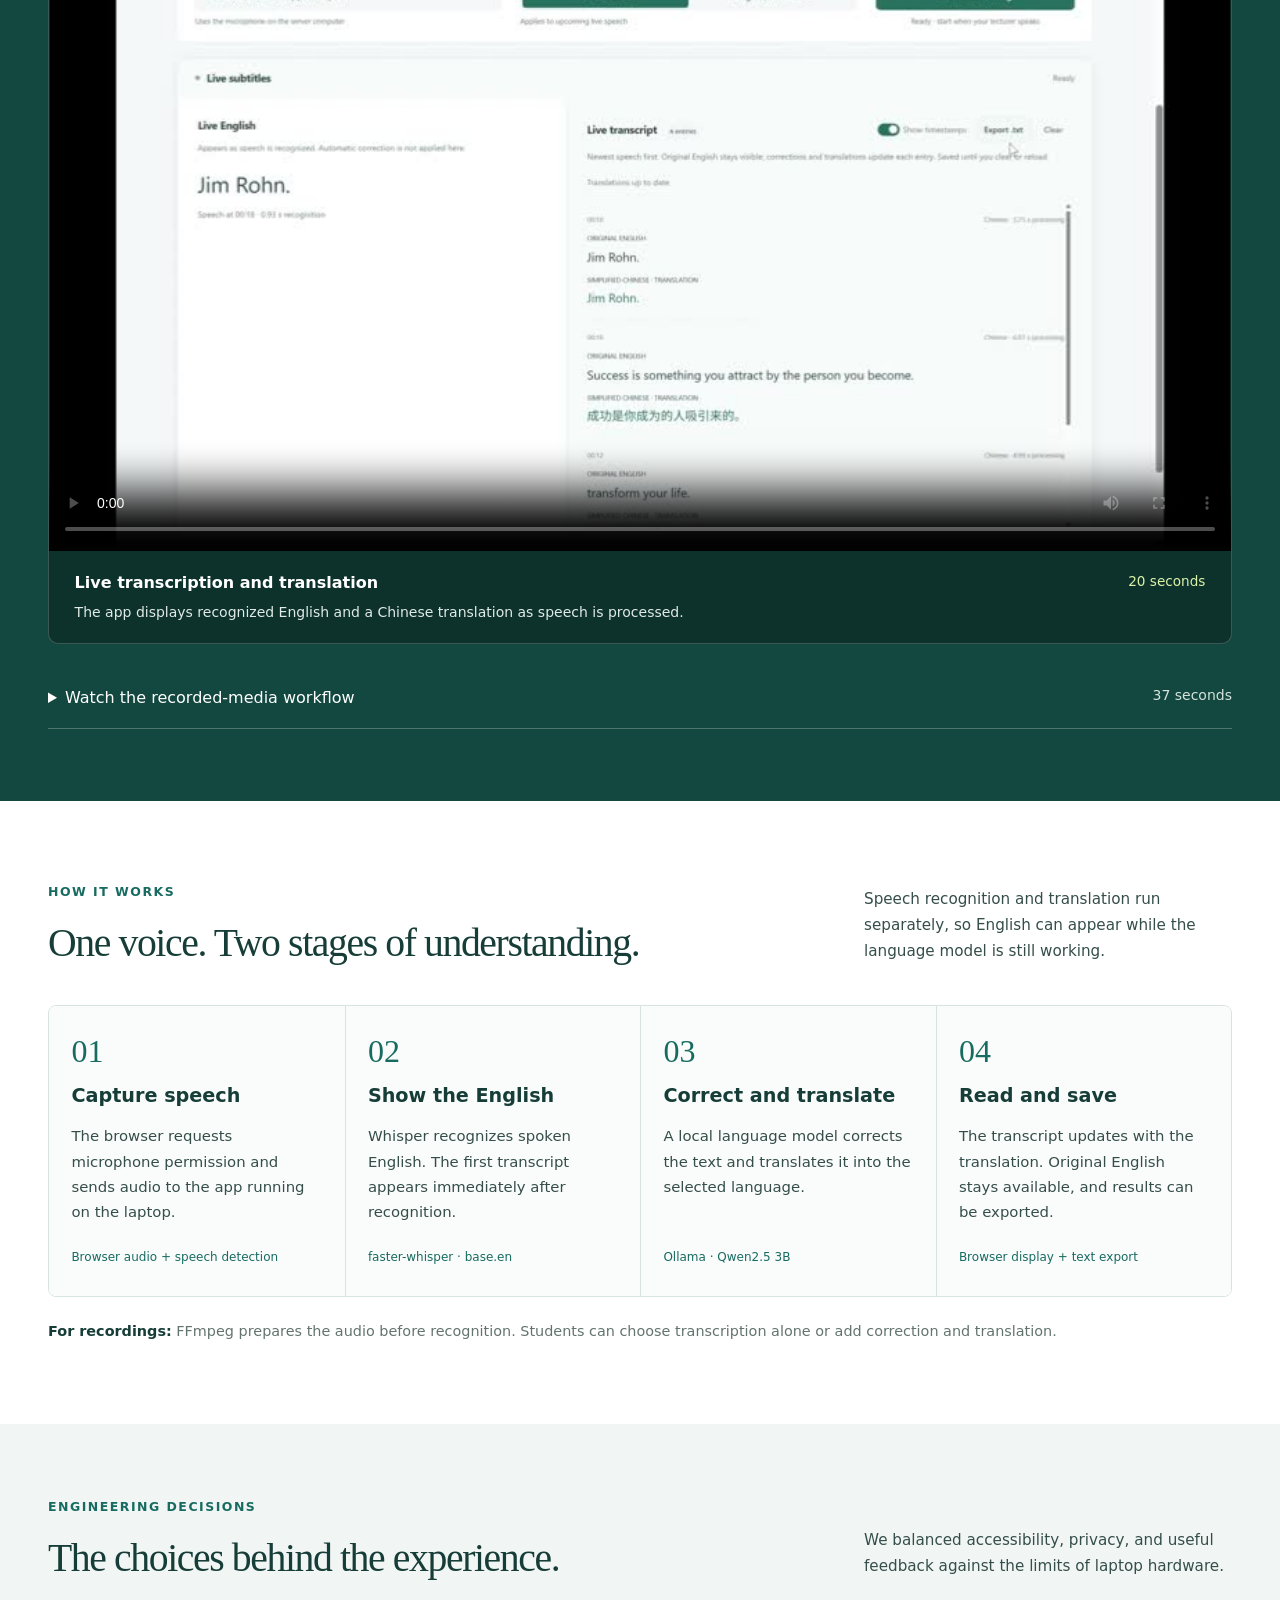
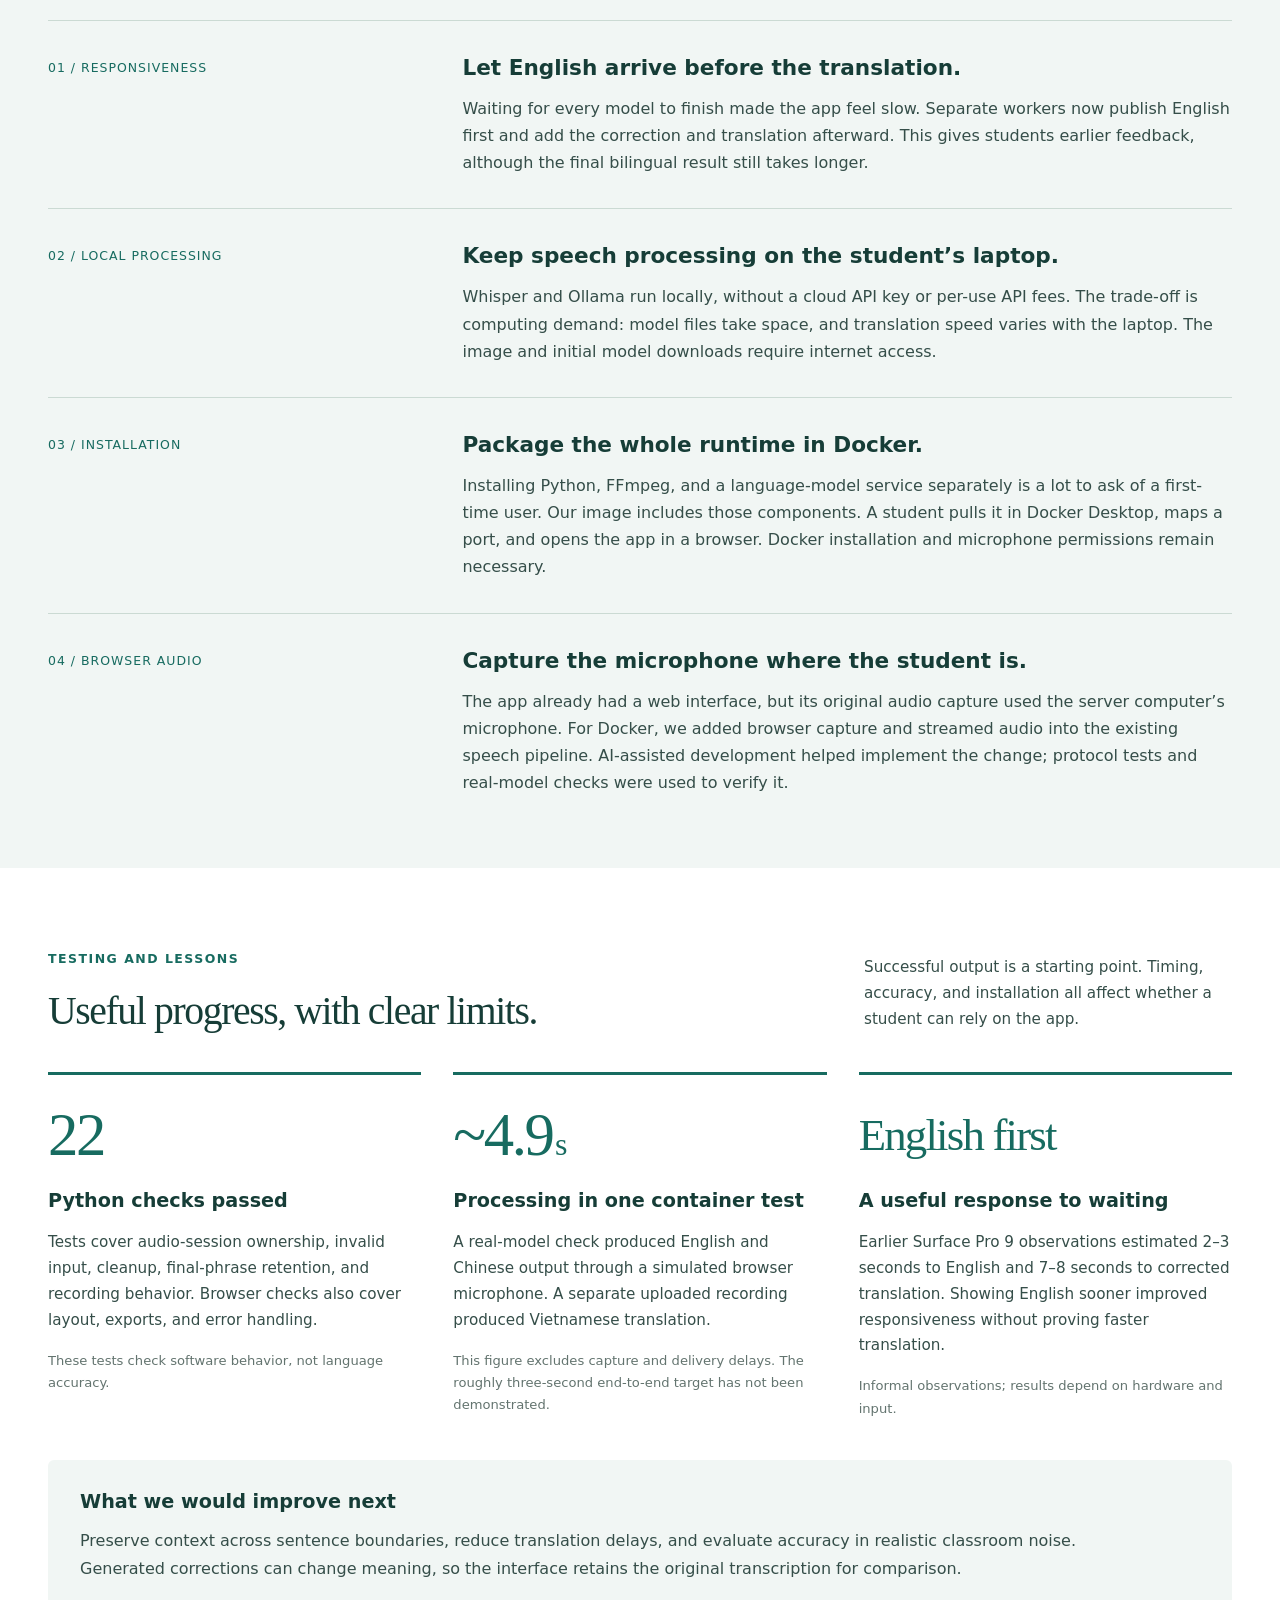
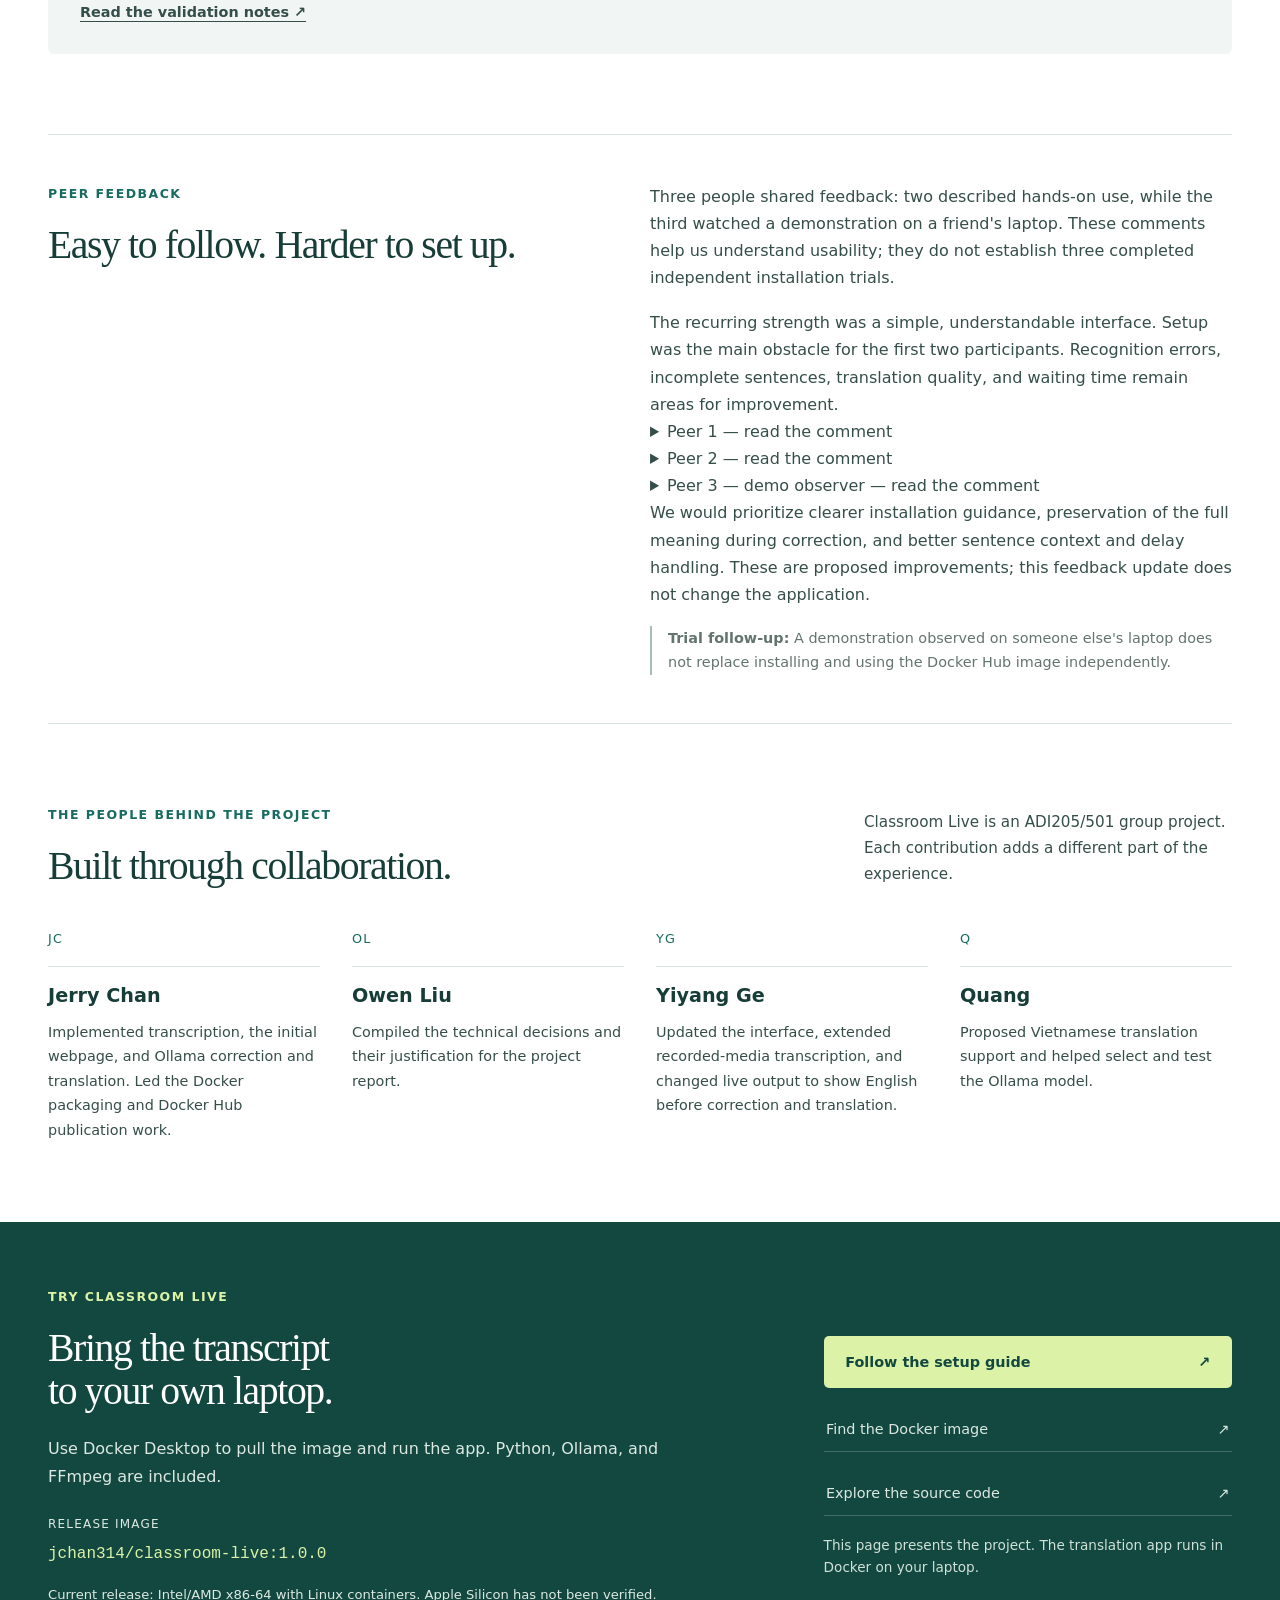
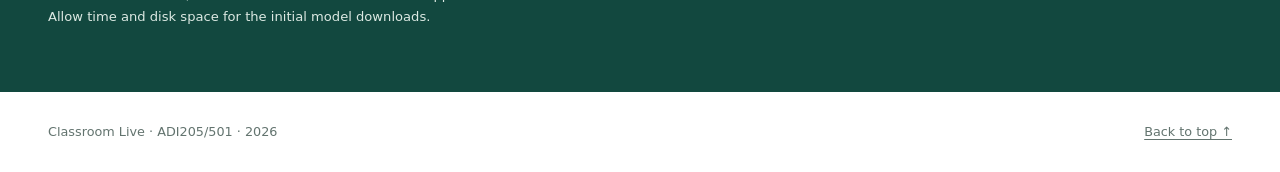
==== commit 9b242c18: "Document anonymous peer feedback and team contributions" ====
--- a/docs/index.html
+++ b/docs/index.html
@@ -90,10 +90,18 @@
       <div class="limitations"><h3>What we would improve next</h3><p>Preserve context across sentence boundaries, reduce translation delays, and evaluate accuracy in realistic classroom noise. Generated corrections can change meaning, so the interface retains the original transcription for comparison.</p><a class="text-link" href="https://github.com/jerrychan54321-coder/live-transcription-group-project/blob/main/docs/docker-validation.md">Read the validation notes <span aria-hidden="true">↗</span></a></div>
     </section>
 
-    <!-- EDITORIAL: Replace this status with consented findings from all three peer trials. Do not invent quotes. -->
+    <!-- Participant consent confirmed by Jerry on September 27, 2026. -->
     <section class="peer-section page-width" id="peer-feedback" aria-labelledby="peer-title">
-      <div><p class="eyebrow">Peer trials</p><h2 id="peer-title">Can a first-time user make it work?</h2></div>
-      <div class="prose"><p>The peer trial asks students outside data science and computer science to install the image on their own laptops and use the app themselves. We are looking at setup friction, clarity, accuracy, speed, and usefulness in class.</p><p class="pending-note"><strong>Results awaiting publication.</strong> This section will contain the participants’ approved feedback once the trial records and permission to share them publicly are complete.</p></div>
+      <div><p class="eyebrow">Peer feedback</p><h2 id="peer-title">Easy to follow. Harder to set up.</h2></div>
+      <div class="prose">
+        <p>Three people shared feedback: two described hands-on use, while the third watched a demonstration on a friend's laptop. These comments help us understand usability; they do not establish three completed independent installation trials.</p>
+        <p>The recurring strength was a simple, understandable interface. Setup was the main obstacle for the first two participants. Recognition errors, incomplete sentences, translation quality, and waiting time remain areas for improvement.</p>
+        <details><summary>Peer 1 — read the comment</summary><blockquote><p>I tested this app on my laptop. At first, the setup was difficult for me because I do not know how to use Docker, so I needed help to start the app. After the app was running, the interface was easy to understand. I could choose the microphone and see the English transcription and Chinese translation at the same time.</p><p>The transcription was useful because it helped me follow the English speaker better. However, it was not always perfect. Some words were recognized incorrectly and sometimes the sentence was cut off. The Chinese translation was mostly understandable, but sometimes it sounded unnatural or too simple. The speed was okay, but there was a small delay of a few seconds.</p><p>I think this app is helpful for ESL learners. I would use it in a real class, but I think the setup should be easier for people who are not computer science students.</p></blockquote></details>
+        <details><summary>Peer 2 — read the comment</summary><blockquote><p>I&#x27;m a music student, so I don&#x27;t have much experience with software like Docker. The setup was the hardest part, and I needed some help. Once it was running, though, everything was pretty simple. The app was easy to understand, and I could follow the live transcription without any trouble. It wasn&#x27;t perfect, but it worked well most of the time. I think it would be useful for lectures or presentations.</p></blockquote></details>
+        <details><summary>Peer 3 — demo observer — read the comment</summary><blockquote><p>My friend showed me this app on his laptop, so I didn&#x27;t have to install it myself. The idea is interesting, but I noticed quite a few issues while watching the demo. The transcription was sometimes delayed, and a few words were recognized incorrectly. The translation also wasn&#x27;t always accurate, especially with longer sentences. I think the interface is simple and easy to understand, but the app still needs some improvements before I would use it regularly. Overall, it has potential, but I think it needs to be more stable and accurate.</p></blockquote></details>
+        <p>We would prioritize clearer installation guidance, preservation of the full meaning during correction, and better sentence context and delay handling. These are proposed improvements; this feedback update does not change the application.</p>
+        <p class="pending-note"><strong>Trial follow-up:</strong> A demonstration observed on someone else's laptop does not replace installing and using the Docker Hub image independently.</p>
+      </div>
     </section>
 
     <section class="article-section page-width" id="team" aria-labelledby="team-title">
@@ -102,8 +110,7 @@
         <article><span class="team-initials" aria-hidden="true">JC</span><h3>Jerry Chan</h3><p>Implemented transcription, the initial webpage, and Ollama correction and translation. Led the Docker packaging and Docker Hub publication work.</p></article>
         <article><span class="team-initials" aria-hidden="true">OL</span><h3>Owen Liu</h3><p>Compiled the technical decisions and their justification for the project report.</p></article>
         <article><span class="team-initials" aria-hidden="true">YG</span><h3>Yiyang Ge</h3><p>Updated the interface, extended recorded-media transcription, and changed live output to show English before correction and translation.</p></article>
-        <!-- EDITORIAL: Replace with Quang's confirmed contribution before publication. -->
-        <article><span class="team-initials" aria-hidden="true">Q</span><h3>Quang</h3><p class="pending-note">Contribution awaiting confirmation from the team.</p></article>
+        <article><span class="team-initials" aria-hidden="true">Q</span><h3>Quang</h3><p>Proposed Vietnamese translation support and helped select and test the Ollama model.</p></article>
       </div>
     </section>
 
